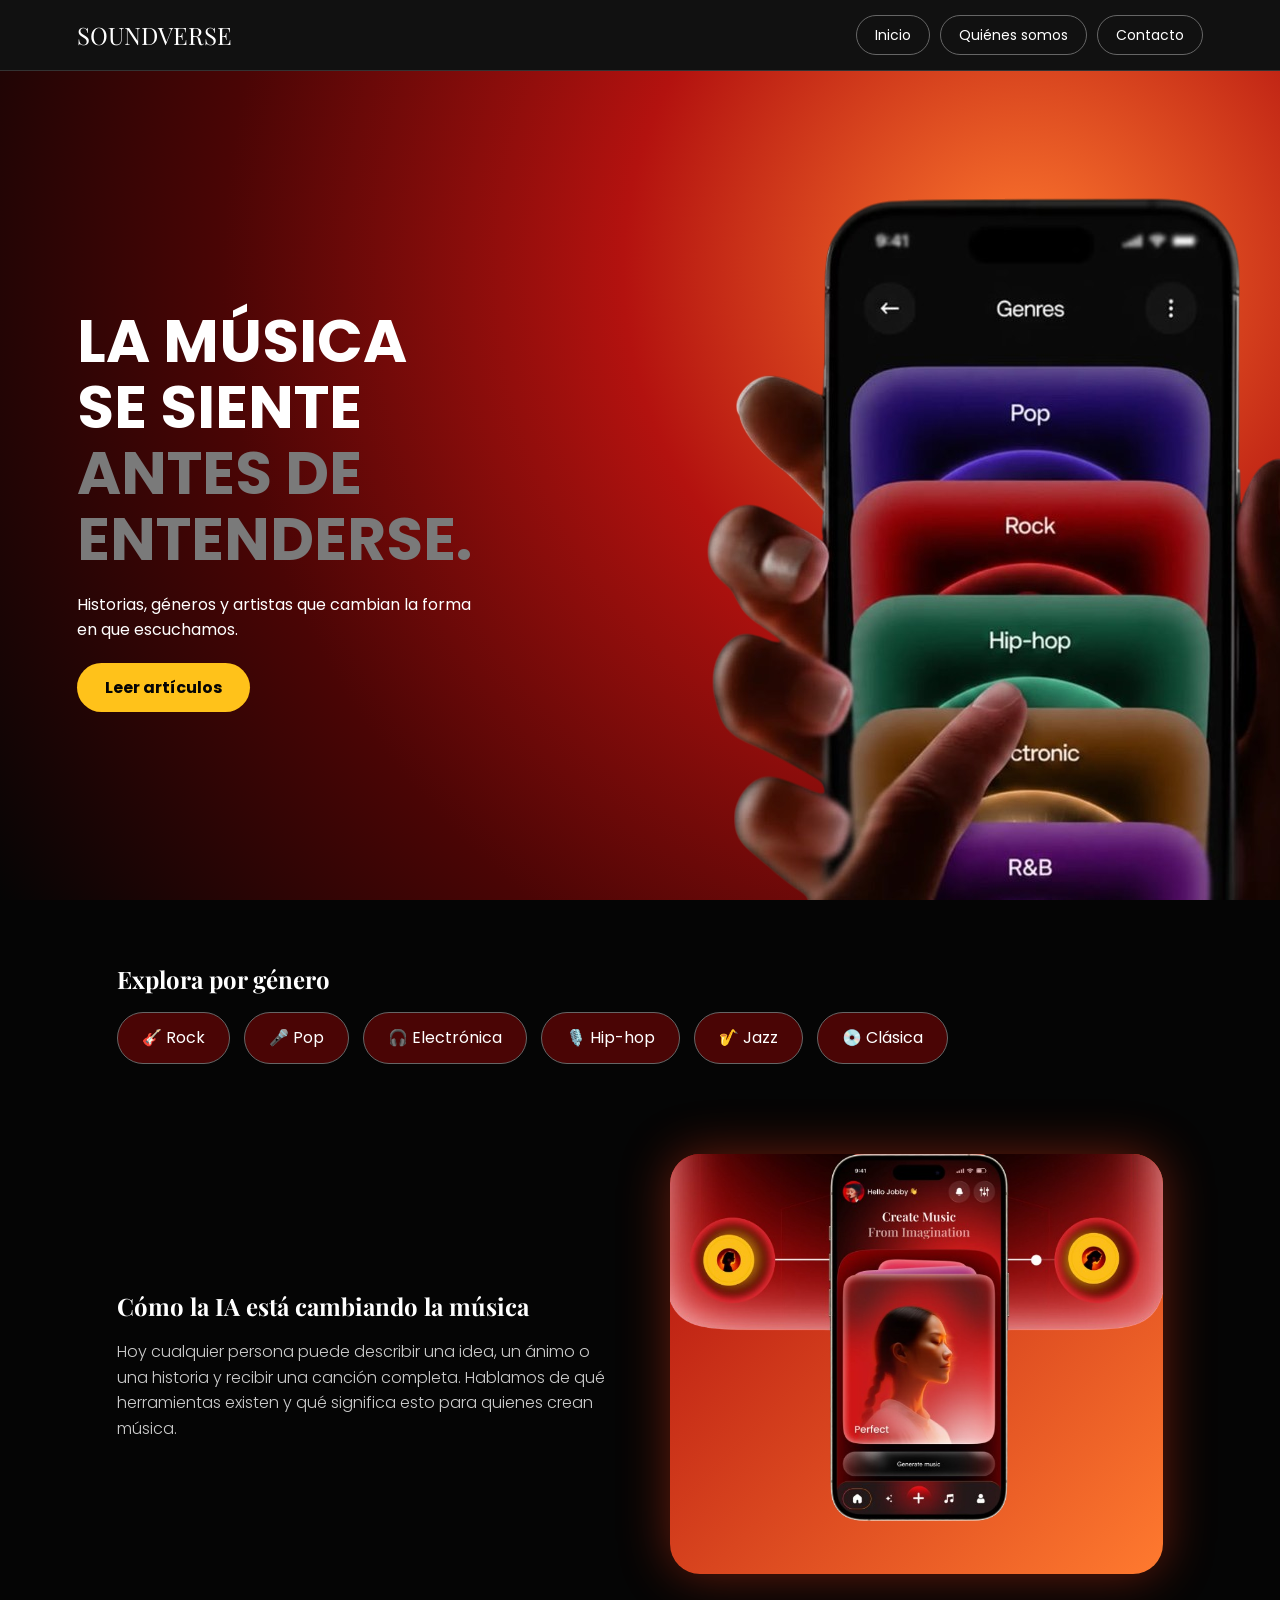
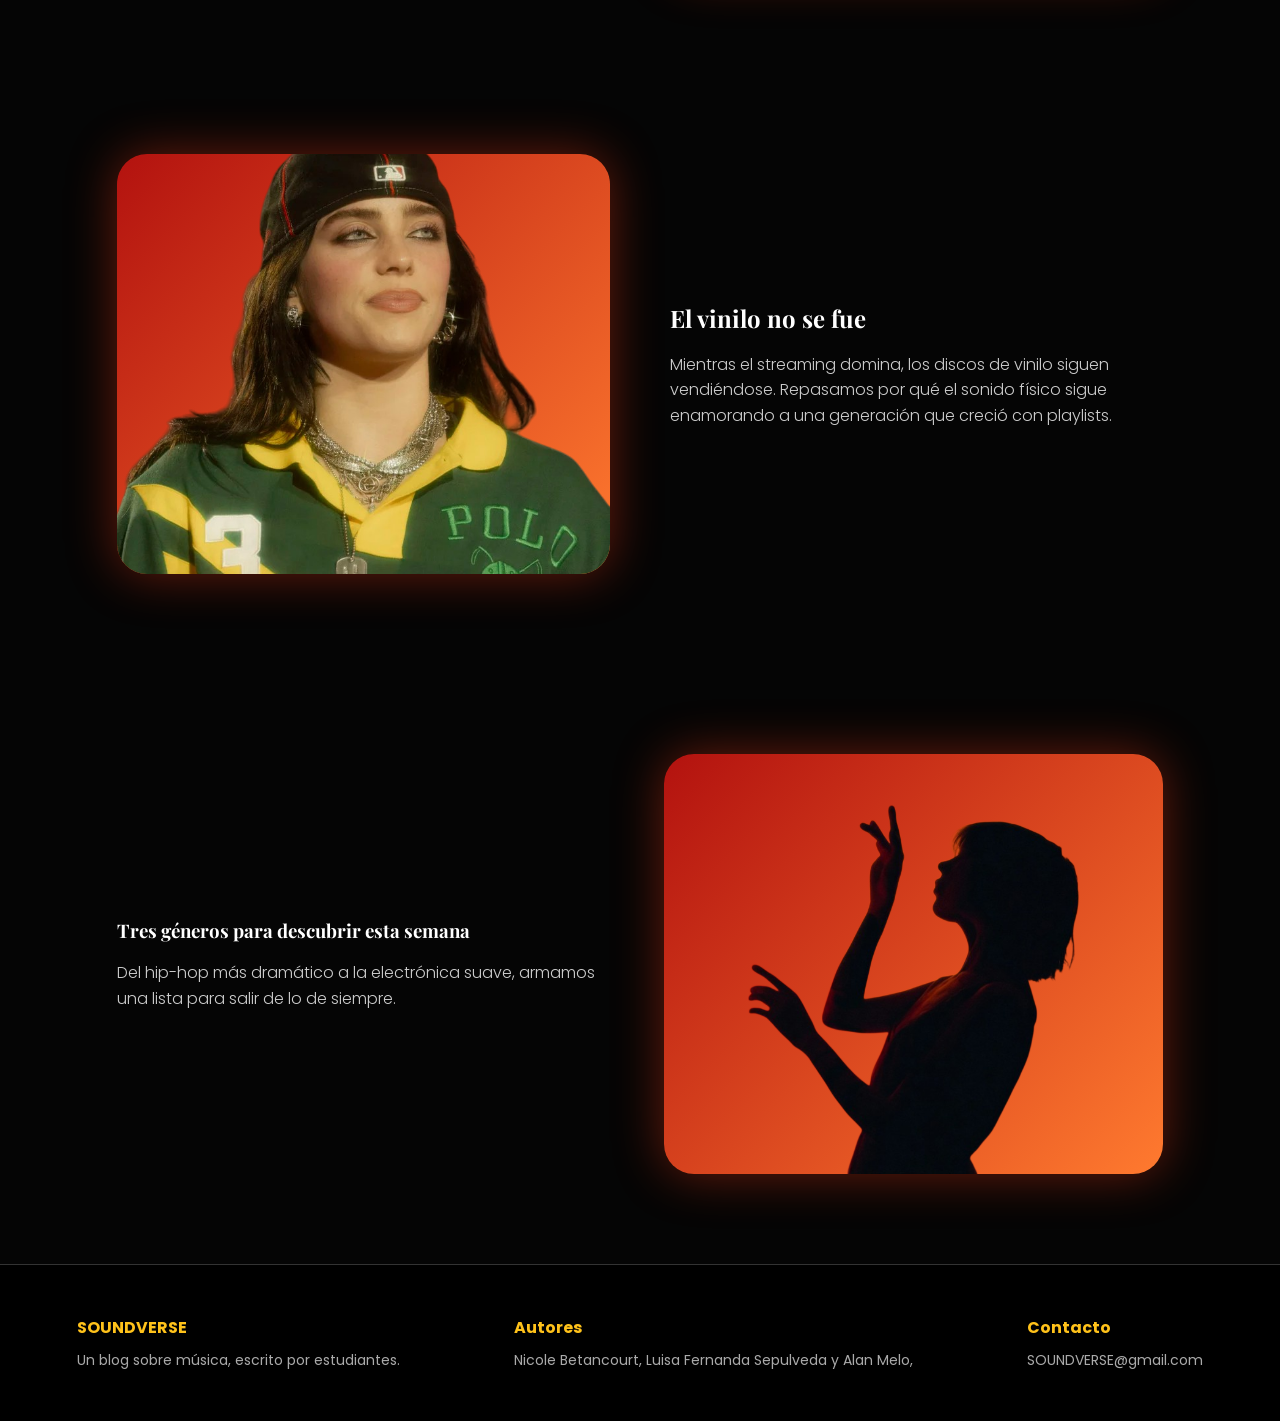
==== index.html @ 78f184ec "blog soundverce" ====
<!DOCTYPE html>
<html lang="es"><head><title>Resonar | Blog de música</title>
<meta charset="UTF-8"><meta name="viewport" content="width=device-width, initial-scale=1">
<title>SOUNDVERSE</title>
<link href="https://fonts.googleapis.com/css2?family=Playfair+Display:ital,wght@0,600;1,500&family=Poppins:wght@300;400;600&display=swap" rel="stylesheet">
<link rel="stylesheet" href="css/styles.css"></head>

<body>
<header class="nav">
  <a class="logo" href="index.html">SOUNDVERSE</a>
  <button class="burger" id="burger" aria-label="Abrir menú">☰</button>
  <nav id="menu">
    <a href="index.html">Inicio</a>
    <a href="nosotros.html">Quiénes somos</a>
    <a href="contacto.html">Contacto</a>
  </nav>
</header>
<main>
  <section class="hero">
  <div class="hero-texto">
    <h1>La música se siente<br><span class="gris">antes de entenderse.</span></h1>
    <p>Historias, géneros y artistas que cambian la forma en que escuchamos.</p>
    <a class="btn" href="#articulos">Leer artículos</a>
  </div>
  <img src="img/primer.png" alt="Persona escuchando música">
</section>
  <section class="generos">
    <h2>Explora por género</h2>
    <div class="lista-generos">
      <a class="genero" href="#articulos">🎸 Rock</a>
      <a class="genero" href="#articulos">🎤 Pop</a>
      <a class="genero" href="#articulos">🎧 Electrónica</a>
      <a class="genero" href="#articulos">🎙️ Hip-hop</a>
      <a class="genero" href="#articulos">🎷 Jazz</a>
      <a class="genero" href="#articulos">💿 Clásica</a>
    </div>
  </section>
  <section class="fila" id="articulos">
    <div class="texto">
      <h2>Cómo la IA está cambiando la música</h2>
      <p>Hoy cualquier persona puede describir una idea, un ánimo o una historia y recibir una canción completa. Hablamos de qué herramientas existen y qué significa esto para quienes crean música.</p>
    </div>
    <img src="img/imagen2.png" alt="Persona usando una app de música con IA">
  </section>

  <section class="fila invertida">
    <div class="texto">
      <h2>El vinilo no se fue</h2>
      <p>Mientras el streaming domina, los discos de vinilo siguen vendiéndose. Repasamos por qué el sonido físico sigue enamorando a una generación que creció con playlists.</p>
    </div>
    <img src="img/billie.png " alt="Disco de vinilo girando">
  </section>

  <section class="fila">
    <div class="texto">
      <h3>Tres géneros para descubrir esta semana</h3>
      <p>Del hip-hop más dramático a la electrónica suave, armamos una lista para salir de lo de siempre.</p>
    </div>
    <img src="img/imagen4.png" alt="Auriculares sobre fondo rojo">
  </section>
</main>
<footer class="footer">
  <div>
    <h4>SOUNDVERSE</h4>
    <p>Un blog sobre música, escrito por estudiantes.</p>
  </div>
  <div>
    <h4>Autores</h4>
    <p>Nicole Betancourt, Luisa Fernanda Sepulveda y Alan Melo, </p>
  </div>
  <div>
    <h4>Contacto</h4>
    <p>SOUNDVERSE@gmail.com</p>
  </div>
</footer>
<button id="btnArriba">↑</button>
<script src="js/main.js"></script>
</body></html>
---- css/styles.css ----
/* colores del sitio */
:root {
  --negro: #050505;
  --rojo: #b3120f;
  --rojo-oscuro: #4a0505;
  --naranja: #ff7a2f;
  --amarillo: #ffc21a;
  --gris: #7a7a7a;
}

/*estilos generales para la pagina */
* {
  box-sizing: border-box;
  margin: 0;
  padding: 0;
}

body {
  font-family: 'Poppins', sans-serif;
  background-color: var(--negro);
  color: white;
  line-height: 1.6;
}

img {
  max-width: 100%;
}

a {
  color: white;
  text-decoration: none;
}

/* estilo para la navbar  */
.nav {
  position: fixed;
  top: 0;
  left: 0;
  width: 100%;
  z-index: 10;
  display: flex;
  justify-content: space-between;
  align-items: center;
  padding: 15px 6%;
  background-color: #111;
  border-bottom: 1px solid #333;
}

.logo {
  font-family: 'Playfair Display', serif;
  font-size: 24px;
}

.nav nav {
  display: flex;
  gap: 10px;
}

.nav nav a {
  padding: 8px 18px;
  border: 1px solid #666;
  border-radius: 50px;
  font-size: 14px;
}

.nav nav a:hover,
.nav nav a.activo {
  background-color: white;
  color: var(--negro);
}

.burger {
  display: none;
  background: none;
  border: 1px solid white;
  color: white;
  padding: 4px 12px;
  font-size: 20px;
  cursor: pointer;
}

/* el hero */
.hero {
  min-height: 100vh;
  display: flex;
  flex-direction: row;
  justify-content: space-between;
  align-items: center;
  gap: 20px;
  padding: 120px 6% 0;
  background: radial-gradient(circle at 80% 30%, var(--naranja), var(--rojo), var(--rojo-oscuro), var(--negro));
}


.hero-texto {
  display: flex;
  flex-direction: column;
  gap: 20px;
  width: 45%;
}

.hero img {
  width: 95%;
  height: auto;
  align-self: flex-end;
  display: block;
}
.hero.corto {
  height: 60vh;
  min-height: 0;
  overflow: hidden;
}

.hero h1 {
  font-size: 60px;
  line-height: 1.1;
  text-transform: uppercase;
}

.gris {
  color: var(--gris);
}

.hero p {
  max-width: 480px;
}

/* botones estilos */
.btn {
  display: inline-block;
  width: fit-content;
  padding: 12px 28px;
  border: none;
  border-radius: 50px;
  background-color: var(--amarillo);
  color: var(--negro);
  font-family: inherit;
  font-size: 16px;
  font-weight: bold;
  cursor: pointer;
}

.btn:hover {
  background-color: var(--naranja);
}

/* seciones con texto a un lado e imagen */
.fila {
  display: flex;
  align-items: center;
  gap: 60px;
  max-width: 1200px;
  margin: auto;
  padding: 90px 6%;
}

.fila.invertida {
  flex-direction: row-reverse;
}

.fila .texto {
  width: 50%;
}

.fila img {
  width: 50%;
  max-height: 420px;
  object-fit: cover;
  border-radius: 30px;
  background: linear-gradient(135deg, var(--rojo), var(--naranja));
  box-shadow: 0 0 50px rgba(255, 60, 20, 0.4);
}



h2,
h3 {
  font-family: 'Playfair Display', serif;
  margin-bottom: 14px;
}

.fila p {
  color: #cccccc;
  font-weight: 300;
}

/* la pagina de contacto */
.contacto {
  display: flex;
  gap: 30px;
  max-width: 1100px;
  margin: auto;
  padding: 60px 6% 90px;
}

.tarjeta {
  flex: 1;
  padding: 30px;
  border: 1px solid #444;
  border-radius: 30px;
  background-color: var(--rojo-oscuro);
}

.tarjeta h3:first-child {
  margin-top: 0;
}

.tarjeta label {
  display: block;
  margin-bottom: 16px;
  font-size: 14px;
}

.tarjeta input,
.tarjeta textarea {
  width: 100%;
  margin-top: 6px;
  padding: 10px;
  border: 1px solid #888;
  border-radius: 12px;
  background-color: black;
  color: white;
  font-family: inherit;
}

/* el footer */
.footer {
  display: flex;
  justify-content: space-between;
  gap: 30px;
  padding: 50px 6%;
  background-color: black;
  border-top: 1px solid #333;
}

.footer h4 {
  margin-bottom: 8px;
  color: var(--amarillo);
}

.footer p {
  color: #aaaaaa;
  font-size: 14px;
}

/* seccion de generos */
.generos {
  max-width: 1200px;
  margin: auto;
  padding: 60px 6% 0;
}

.lista-generos {
  display: flex;
  flex-wrap: wrap;
  gap: 14px;
}

.genero {
  padding: 12px 24px;
  border: 1px solid #666;
  border-radius: 50px;
  background-color: var(--rojo-oscuro);
}

.genero:hover {
  background-color: var(--naranja);
  color: var(--negro);
}

.hero img.grande {
  width: 85%;
  flex-shrink: 0;
  margin-bottom: -230px;
}

#btnArriba {
  display: none;
  position: fixed;
  bottom: 24px;
  right: 24px;
  width: 46px;
  height: 46px;
  border: none;
  border-radius: 50%;
  background-color: var(--amarillo);
  color: var(--negro);
  font-size: 20px;
  cursor: pointer;
}
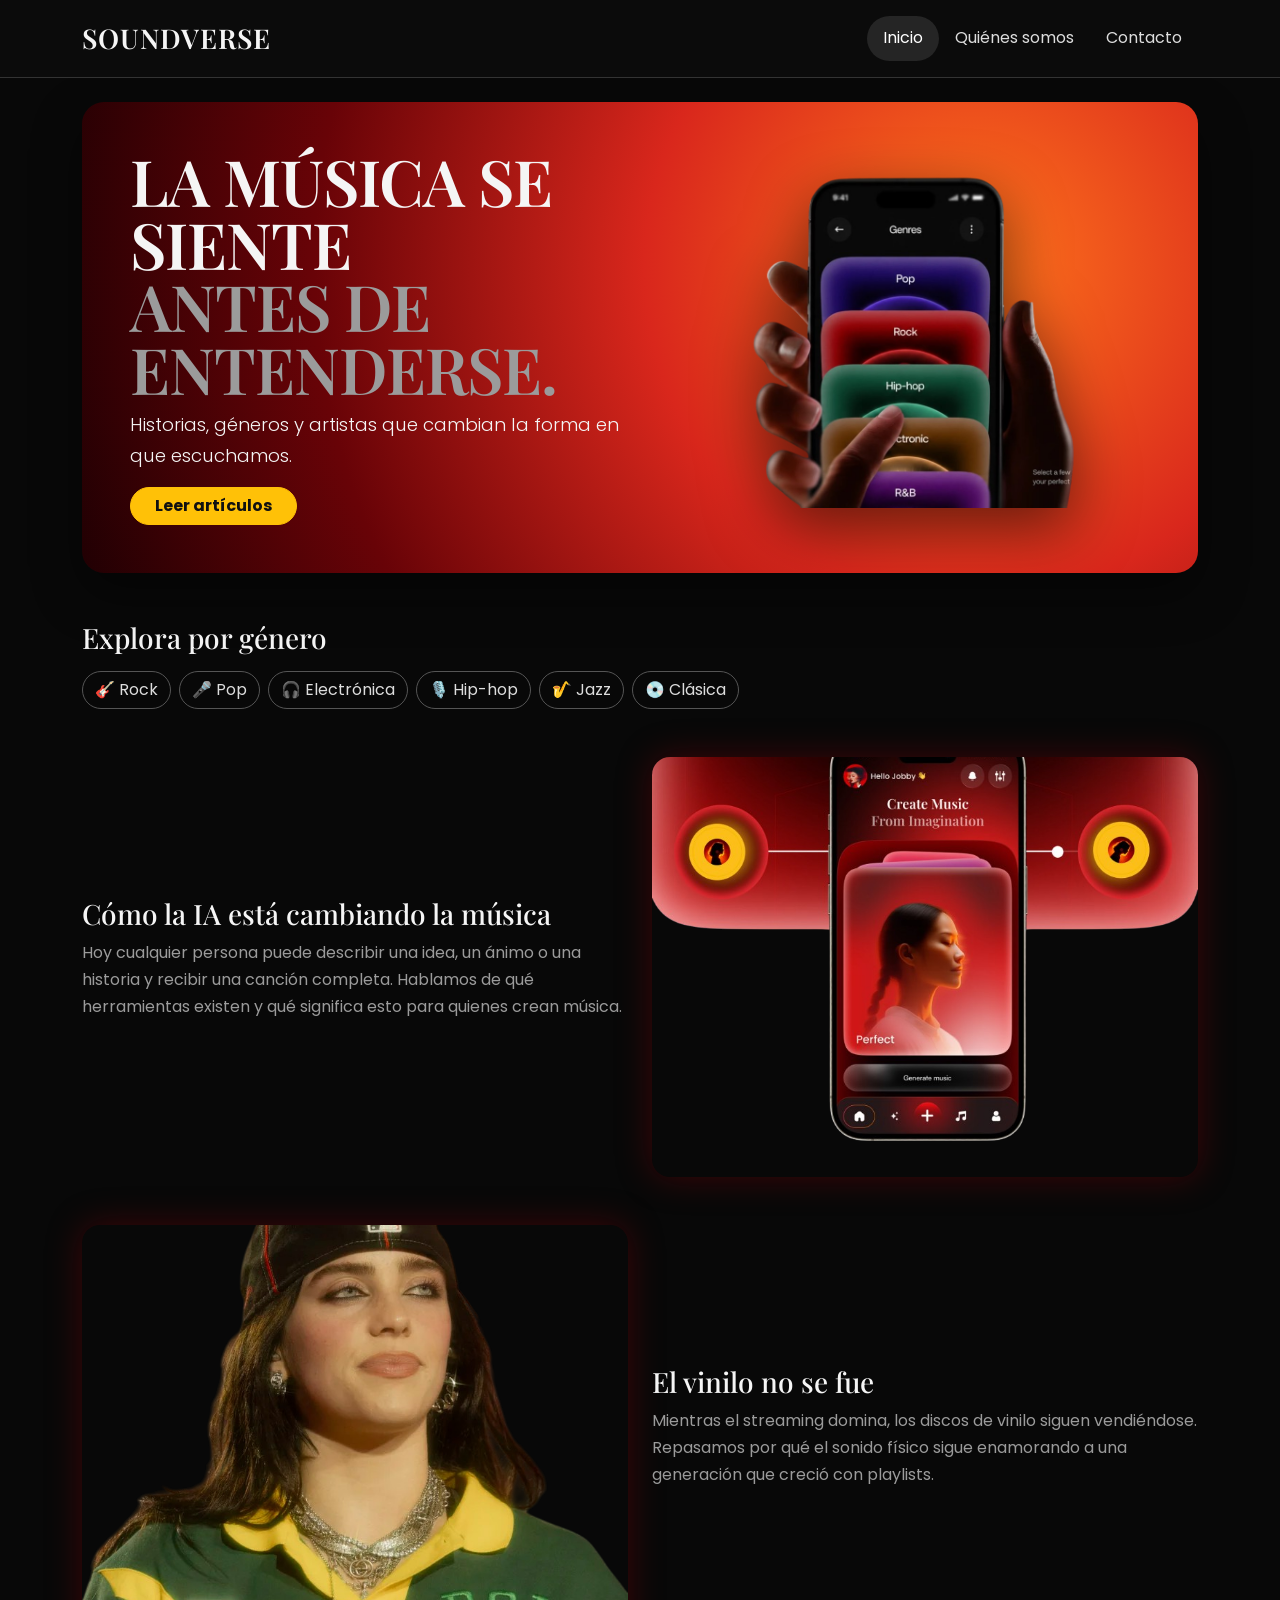
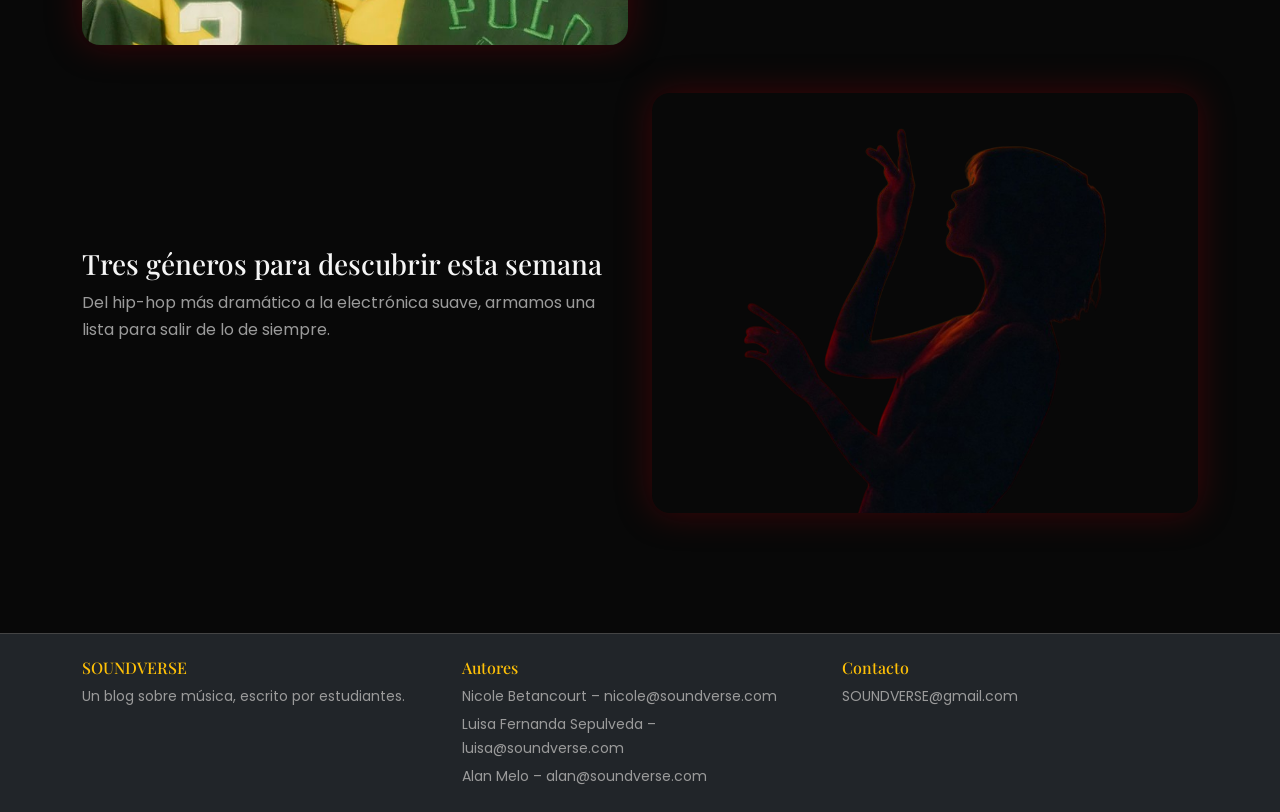
==== commit 966dd6a3: "feat: integra Bootstrap y mejora estilos visuales" ====
--- a/index.html
+++ b/index.html
@@ -1,78 +1,252 @@
 <!DOCTYPE html>
-<html lang="es"><head><title>Resonar | Blog de música</title>
-<meta charset="UTF-8"><meta name="viewport" content="width=device-width, initial-scale=1">
-<title>SOUNDVERSE</title>
-<link href="https://fonts.googleapis.com/css2?family=Playfair+Display:ital,wght@0,600;1,500&family=Poppins:wght@300;400;600&display=swap" rel="stylesheet">
-<link rel="stylesheet" href="css/styles.css"></head>
+<html lang="es" data-bs-theme="dark">
+<head>
+  <meta charset="UTF-8">
+  <meta name="viewport" content="width=device-width, initial-scale=1">
+  <title>SOUNDVERSE</title>
+
+  <!-- Bootstrap CSS (CDN) -->
+  <link href="https://cdn.jsdelivr.net/npm/bootstrap@5.3.3/dist/css/bootstrap.min.css" rel="stylesheet">
+  <!-- Fuentes -->
+  <link href="https://fonts.googleapis.com/css2?family=Playfair+Display:ital,wght@0,600;1,500&family=Poppins:wght@300;400;600&display=swap" rel="stylesheet">
+  <!-- Único archivo CSS propio -->
+  <link rel="stylesheet" href="css/styles.css">
+</head>
 
 <body>
-<header class="nav">
-  <a class="logo" href="index.html">SOUNDVERSE</a>
-  <button class="burger" id="burger" aria-label="Abrir menú">☰</button>
-  <nav id="menu">
-    <a href="index.html">Inicio</a>
-    <a href="nosotros.html">Quiénes somos</a>
-    <a href="contacto.html">Contacto</a>
+
+  <!-- NAVBAR -->
+  <nav class="navbar navbar-expand-lg bg-dark sticky-top">
+    <div class="container">
+      <a class="navbar-brand fs-4" href="index.html">SOUNDVERSE</a>
+      <button class="navbar-toggler" type="button" data-bs-toggle="collapse"
+              data-bs-target="#menu" aria-controls="menu" aria-expanded="false"
+              aria-label="Abrir menú">
+        <span class="navbar-toggler-icon"></span>
+      </button>
+      <div class="collapse navbar-collapse" id="menu">
+        <ul class="navbar-nav ms-auto">
+          <li class="nav-item"><a class="nav-link active" aria-current="page" href="index.html">Inicio</a></li>
+          <li class="nav-item"><a class="nav-link" href="nosotros.html">Quiénes somos</a></li>
+          <li class="nav-item"><a class="nav-link" href="contacto.html">Contacto</a></li>
+        </ul>
+      </div>
+    </div>
   </nav>
-</header>
-<main>
-  <section class="hero">
-  <div class="hero-texto">
-    <h1>La música se siente<br><span class="gris">antes de entenderse.</span></h1>
-    <p>Historias, géneros y artistas que cambian la forma en que escuchamos.</p>
-    <a class="btn" href="#articulos">Leer artículos</a>
+
+  <!-- CONTENIDO: columna izquierda | principal | columna derecha -->
+    <div class="container py-4">
+
+  <!-- Contenido principal -->
+  <main>
+
+    <!-- HERO -->
+    <section class="hero p-4 p-md-5 mb-5">
+
+      <div class="row align-items-center g-4">
+
+        <div class="col-lg-6">
+
+          <h1 class="display-5 fw-semibold">
+            La música se siente
+            <br>
+            <span class="text-secondary">
+              antes de entenderse.
+            </span>
+          </h1>
+
+          <p class="lead">
+            Historias, géneros y artistas que cambian
+            la forma en que escuchamos.
+          </p>
+
+          <a
+            class="btn btn-warning rounded-pill px-4 fw-bold"
+            href="#articulos">
+            Leer artículos
+          </a>
+
+        </div>
+
+        <div class="col-lg-6 text-center">
+
+          <img
+            src="img/primer.png"
+            class="img-fluid"
+            alt="Persona escuchando música">
+
+        </div>
+
+      </div>
+
+    </section>
+
+
+    <!-- GÉNEROS -->
+    <section class="mb-5">
+
+      <h2 class="h3 mb-3">
+        Explora por género
+      </h2>
+
+      <div class="d-flex flex-wrap gap-2">
+
+        <a class="btn btn-outline-light rounded-pill"
+           href="#articulos">
+          🎸 Rock
+        </a>
+
+        <a class="btn btn-outline-light rounded-pill"
+           href="#articulos">
+          🎤 Pop
+        </a>
+
+        <a class="btn btn-outline-light rounded-pill"
+           href="#articulos">
+          🎧 Electrónica
+        </a>
+
+        <a class="btn btn-outline-light rounded-pill"
+           href="#articulos">
+          🎙️ Hip-hop
+        </a>
+
+        <a class="btn btn-outline-light rounded-pill"
+           href="#articulos">
+          🎷 Jazz
+        </a>
+
+        <a class="btn btn-outline-light rounded-pill"
+           href="#articulos">
+          💿 Clásica
+        </a>
+
+      </div>
+
+    </section>
+
+
+    <!-- ARTÍCULO 1 -->
+    <section
+      class="row align-items-center g-4 mb-5"
+      id="articulos">
+
+      <div class="col-md-6">
+
+        <h2 class="h3">
+          Cómo la IA está cambiando la música
+        </h2>
+
+        <p class="text-secondary">
+          Hoy cualquier persona puede describir una idea,
+          un ánimo o una historia y recibir una canción
+          completa. Hablamos de qué herramientas existen
+          y qué significa esto para quienes crean música.
+        </p>
+
+      </div>
+
+      <div class="col-md-6">
+
+        <img
+          src="img/imagen2.png"
+          class="img-fluid img-brillo"
+          alt="Persona usando una app de música con IA">
+
+      </div>
+
+    </section>
+
+
+    <!-- ARTÍCULO 2 -->
+    <section class="row align-items-center g-4 mb-5">
+
+      <div class="col-md-6 order-md-2">
+
+        <h2 class="h3">
+          El vinilo no se fue
+        </h2>
+
+        <p class="text-secondary">
+          Mientras el streaming domina, los discos de
+          vinilo siguen vendiéndose. Repasamos por qué
+          el sonido físico sigue enamorando a una generación
+          que creció con playlists.
+        </p>
+
+      </div>
+
+      <div class="col-md-6 order-md-1">
+
+        <img
+          src="img/billie.png"
+          class="img-fluid img-brillo"
+          alt="Disco de vinilo girando">
+
+      </div>
+
+    </section>
+
+
+    <!-- ARTÍCULO 3 -->
+    <section class="row align-items-center g-4 mb-5">
+
+      <div class="col-md-6">
+
+        <h2 class="h3">
+          Tres géneros para descubrir esta semana
+        </h2>
+
+        <p class="text-secondary">
+          Del hip-hop más dramático a la electrónica
+          suave, armamos una lista para salir de lo
+          de siempre.
+        </p>
+
+      </div>
+
+      <div class="col-md-6">
+
+        <img
+          src="img/imagen4.png"
+          class="img-fluid img-brillo"
+          alt="Auriculares sobre fondo rojo">
+
+      </div>
+
+    </section>
+
+  </main>
+
+</div>
   </div>
-  <img src="img/primer.png" alt="Persona escuchando música">
-</section>
-  <section class="generos">
-    <h2>Explora por género</h2>
-    <div class="lista-generos">
-      <a class="genero" href="#articulos">🎸 Rock</a>
-      <a class="genero" href="#articulos">🎤 Pop</a>
-      <a class="genero" href="#articulos">🎧 Electrónica</a>
-      <a class="genero" href="#articulos">🎙️ Hip-hop</a>
-      <a class="genero" href="#articulos">🎷 Jazz</a>
-      <a class="genero" href="#articulos">💿 Clásica</a>
+
+  <!-- FOOTER -->
+  <footer class="bg-dark border-top border-secondary py-4 mt-5">
+    <div class="container">
+      <div class="row g-4">
+        <div class="col-md-4">
+          <h4 class="h6 text-warning">SOUNDVERSE</h4>
+          <p class="mb-0 text-secondary small">Un blog sobre música, escrito por estudiantes.</p>
+        </div>
+        <div class="col-md-4">
+          <h4 class="h6 text-warning">Autores</h4>
+          <p class="mb-1 text-secondary small">Nicole Betancourt – nicole@soundverse.com</p>
+          <p class="mb-1 text-secondary small">Luisa Fernanda Sepulveda – luisa@soundverse.com</p>
+          <p class="mb-0 text-secondary small">Alan Melo – alan@soundverse.com</p>
+        </div>
+        <div class="col-md-4">
+          <h4 class="h6 text-warning">Contacto</h4>
+          <p class="mb-0 text-secondary small">SOUNDVERSE@gmail.com</p>
+        </div>
+      </div>
     </div>
-  </section>
-  <section class="fila" id="articulos">
-    <div class="texto">
-      <h2>Cómo la IA está cambiando la música</h2>
-      <p>Hoy cualquier persona puede describir una idea, un ánimo o una historia y recibir una canción completa. Hablamos de qué herramientas existen y qué significa esto para quienes crean música.</p>
-    </div>
-    <img src="img/imagen2.png" alt="Persona usando una app de música con IA">
-  </section>
-
-  <section class="fila invertida">
-    <div class="texto">
-      <h2>El vinilo no se fue</h2>
-      <p>Mientras el streaming domina, los discos de vinilo siguen vendiéndose. Repasamos por qué el sonido físico sigue enamorando a una generación que creció con playlists.</p>
-    </div>
-    <img src="img/billie.png " alt="Disco de vinilo girando">
-  </section>
-
-  <section class="fila">
-    <div class="texto">
-      <h3>Tres géneros para descubrir esta semana</h3>
-      <p>Del hip-hop más dramático a la electrónica suave, armamos una lista para salir de lo de siempre.</p>
-    </div>
-    <img src="img/imagen4.png" alt="Auriculares sobre fondo rojo">
-  </section>
-</main>
-<footer class="footer">
-  <div>
-    <h4>SOUNDVERSE</h4>
-    <p>Un blog sobre música, escrito por estudiantes.</p>
-  </div>
-  <div>
-    <h4>Autores</h4>
-    <p>Nicole Betancourt, Luisa Fernanda Sepulveda y Alan Melo, </p>
-  </div>
-  <div>
-    <h4>Contacto</h4>
-    <p>SOUNDVERSE@gmail.com</p>
-  </div>
-</footer>
-<button id="btnArriba">↑</button>
-<script src="js/main.js"></script>
-</body></html>
+  </footer>
+
+  <button id="btnArriba">↑</button>
+
+  <!-- Bootstrap JS (CDN), justo antes de cerrar el body -->
+  <script src="https://cdn.jsdelivr.net/npm/bootstrap@5.3.3/dist/js/bootstrap.bundle.min.js"></script>
+  <script src="js/main.js"></script>
+</body>
+</html>
--- a/css/styles.css
+++ b/css/styles.css
@@ -1,290 +1,422 @@
-/* colores del sitio */
+
 :root {
-  --negro: #050505;
-  --rojo: #b3120f;
-  --rojo-oscuro: #4a0505;
-  --naranja: #ff7a2f;
-  --amarillo: #ffc21a;
-  --gris: #7a7a7a;
-}
-
-/*estilos generales para la pagina */
-* {
-  box-sizing: border-box;
-  margin: 0;
-  padding: 0;
-}
+  --sv-bg: #080808;
+  --sv-bg-secondary: #151515;
+  --sv-red: #7d0508;
+  --sv-red-dark: #350003;
+  --sv-orange: #ff6b1a;
+  --sv-yellow: #ffc107;
+  --sv-white: #f5f5f5;
+  --sv-gray: #9b9b9b;
+  --sv-border: #555;
+}
+
+/* -------------------------
+   GENERAL
+------------------------- */
 
 body {
-  font-family: 'Poppins', sans-serif;
-  background-color: var(--negro);
-  color: white;
-  line-height: 1.6;
-}
-
-img {
-  max-width: 100%;
-}
-
-a {
-  color: white;
-  text-decoration: none;
-}
-
-/* estilo para la navbar  */
-.nav {
-  position: fixed;
-  top: 0;
-  left: 0;
+  background-color: var(--sv-bg);
+  color: var(--sv-white);
+
+  font-family: "Poppins", sans-serif;
+
+  min-height: 100vh;
+}
+
+h1,
+h2,
+h3,
+h4,
+h5,
+h6,
+.navbar-brand {
+  font-family: "Playfair Display", serif;
+}
+
+p {
+  line-height: 1.7;
+}
+
+.text-secondary {
+  color: var(--sv-gray) !important;
+}
+
+/* -------------------------
+   NAVBAR
+------------------------- */
+
+.navbar {
+  background-color: #0b0b0b !important;
+  border-bottom: 1px solid #333;
+
+  min-height: 78px;
+}
+
+.navbar-brand {
+  color: var(--sv-white) !important;
+  font-size: 1.7rem !important;
+  font-weight: 600;
+
+  letter-spacing: 1px;
+}
+
+.nav-link {
+  color: #ddd !important;
+
+  padding: 0.65rem 1rem !important;
+
+  border-radius: 30px;
+
+  transition:
+    background-color 0.25s ease,
+    color 0.25s ease;
+}
+
+.nav-link:hover,
+.nav-link.active {
+  color: white !important;
+  background-color: #252525;
+}
+
+/* Botón del menú en móviles */
+
+.navbar-toggler {
+  border-color: #555;
+}
+
+.navbar-toggler:focus {
+  box-shadow: 0 0 0 0.15rem rgba(255, 193, 7, 0.25);
+}
+
+/* -------------------------
+   CONTENEDOR PRINCIPAL
+------------------------- */
+
+main {
   width: 100%;
-  z-index: 10;
-  display: flex;
-  justify-content: space-between;
-  align-items: center;
-  padding: 15px 6%;
-  background-color: #111;
-  border-bottom: 1px solid #333;
-}
-
-.logo {
-  font-family: 'Playfair Display', serif;
-  font-size: 24px;
-}
-
-.nav nav {
-  display: flex;
-  gap: 10px;
-}
-
-.nav nav a {
-  padding: 8px 18px;
-  border: 1px solid #666;
-  border-radius: 50px;
-  font-size: 14px;
-}
-
-.nav nav a:hover,
-.nav nav a.activo {
-  background-color: white;
-  color: var(--negro);
-}
-
-.burger {
-  display: none;
-  background: none;
-  border: 1px solid white;
-  color: white;
-  padding: 4px 12px;
-  font-size: 20px;
-  cursor: pointer;
-}
-
-/* el hero */
+}
+
+/* -------------------------
+   HERO
+------------------------- */
+
 .hero {
-  min-height: 100vh;
-  display: flex;
-  flex-direction: row;
-  justify-content: space-between;
-  align-items: center;
-  gap: 20px;
-  padding: 120px 6% 0;
-  background: radial-gradient(circle at 80% 30%, var(--naranja), var(--rojo), var(--rojo-oscuro), var(--negro));
-}
-
-
-.hero-texto {
-  display: flex;
-  flex-direction: column;
-  gap: 20px;
-  width: 45%;
-}
-
-.hero img {
-  width: 95%;
-  height: auto;
-  align-self: flex-end;
-  display: block;
-}
-.hero.corto {
-  height: 60vh;
-  min-height: 0;
+  position: relative;
+
   overflow: hidden;
-}
-
-.hero h1 {
-  font-size: 60px;
-  line-height: 1.1;
-  text-transform: uppercase;
-}
-
-.gris {
-  color: var(--gris);
-}
-
-.hero p {
-  max-width: 480px;
-}
-
-/* botones estilos */
-.btn {
-  display: inline-block;
-  width: fit-content;
-  padding: 12px 28px;
-  border: none;
-  border-radius: 50px;
-  background-color: var(--amarillo);
-  color: var(--negro);
-  font-family: inherit;
-  font-size: 16px;
-  font-weight: bold;
-  cursor: pointer;
-}
-
-.btn:hover {
-  background-color: var(--naranja);
-}
-
-/* seciones con texto a un lado e imagen */
-.fila {
+
+  min-height: 390px;
+
   display: flex;
   align-items: center;
-  gap: 60px;
-  max-width: 1200px;
-  margin: auto;
-  padding: 90px 6%;
-}
-
-.fila.invertida {
-  flex-direction: row-reverse;
-}
-
-.fila .texto {
-  width: 50%;
-}
-
-.fila img {
-  width: 50%;
+
+  background:
+    radial-gradient(
+      circle at 80% 35%,
+      #ff751c 0%,
+      #d9271c 35%,
+      #680307 70%,
+      #210003 100%
+    );
+
+  border-radius: 22px !important;
+
+  box-shadow:
+    0 20px 50px rgba(0, 0, 0, 0.45);
+}
+
+.hero h1 {
+  text-transform: uppercase;
+
+  font-size: clamp(2.5rem, 5vw, 4.8rem);
+
+  line-height: 0.98;
+
+  letter-spacing: -1px;
+}
+
+.hero p {
+  max-width: 650px;
+
+  font-size: 1.15rem;
+}
+
+/* Imagen del hero */
+
+.hero img {
+  width: 100%;
+  height: 100%;
+  max-height: 360px;
+
+  object-fit: contain;
+
+  filter: drop-shadow(
+    0 20px 30px rgba(0, 0, 0, 0.55)
+  );
+
+  position: relative;
+  z-index: 1;
+}
+Y agrega esto debajo:
+
+.hero .col-lg-6:last-child {
+  display: flex;
+  align-items: center;
+  justify-content: center;
+
+  min-height: 300px;
+}
+
+/* -------------------------
+   BOTONES
+------------------------- */
+
+.btn-warning {
+  background-color: var(--sv-yellow);
+  border-color: var(--sv-yellow);
+
+  color: #111;
+
+  font-weight: 600;
+}
+
+.btn-warning:hover {
+  background-color: #ffcf35;
+  border-color: #ffcf35;
+
+  color: #111;
+
+  transform: translateY(-2px);
+}
+
+.btn {
+  transition:
+    transform 0.2s ease,
+    background-color 0.2s ease;
+}
+
+/* -------------------------
+   GÉNEROS
+------------------------- */
+
+.btn-outline-light {
+  border-color: #555;
+  color: #ddd;
+}
+
+.btn-outline-light:hover {
+  background-color: var(--sv-red);
+  border-color: var(--sv-red);
+
+  color: white;
+}
+
+/* -------------------------
+   ARTÍCULOS
+------------------------- */
+
+.img-brillo {
+  width: 100%;
+
   max-height: 420px;
+
   object-fit: cover;
-  border-radius: 30px;
-  background: linear-gradient(135deg, var(--rojo), var(--naranja));
-  box-shadow: 0 0 50px rgba(255, 60, 20, 0.4);
-}
-
-
-
-h2,
-h3 {
-  font-family: 'Playfair Display', serif;
-  margin-bottom: 14px;
-}
-
-.fila p {
-  color: #cccccc;
-  font-weight: 300;
-}
-
-/* la pagina de contacto */
-.contacto {
-  display: flex;
-  gap: 30px;
-  max-width: 1100px;
-  margin: auto;
-  padding: 60px 6% 90px;
-}
-
-.tarjeta {
-  flex: 1;
-  padding: 30px;
+
+  border-radius: 18px !important;
+
+  box-shadow:
+    0 0 35px rgba(125, 5, 8, 0.45);
+
+  transition:
+    transform 0.3s ease,
+    box-shadow 0.3s ease;
+}
+
+.img-brillo:hover {
+  transform: scale(1.02);
+
+  box-shadow:
+    0 0 50px rgba(255, 80, 30, 0.35);
+}
+
+/* -------------------------
+   TARJETAS / SECCIONES
+------------------------- */
+
+.border-secondary {
+  border-color: #444 !important;
+}
+
+/* -------------------------
+   FORMULARIOS
+------------------------- */
+
+.form-control {
+  background-color: #141414;
+
+  border: 1px solid #555;
+
+  color: white;
+
+  border-radius: 10px;
+
+  padding: 0.8rem 1rem;
+}
+
+.form-control:focus {
+  background-color: #181818;
+
+  color: white;
+
+  border-color: var(--sv-orange);
+
+  box-shadow:
+    0 0 0 0.2rem rgba(255, 107, 26, 0.2);
+}
+
+.form-control::placeholder {
+  color: #888;
+}
+
+.form-label {
+  font-weight: 500;
+}
+
+/* -------------------------
+   CONTACTO
+------------------------- */
+
+.contact-card {
+  background-color: #111;
+
   border: 1px solid #444;
-  border-radius: 30px;
-  background-color: var(--rojo-oscuro);
-}
-
-.tarjeta h3:first-child {
-  margin-top: 0;
-}
-
-.tarjeta label {
-  display: block;
-  margin-bottom: 16px;
-  font-size: 14px;
-}
-
-.tarjeta input,
-.tarjeta textarea {
-  width: 100%;
-  margin-top: 6px;
-  padding: 10px;
-  border: 1px solid #888;
-  border-radius: 12px;
-  background-color: black;
-  color: white;
-  font-family: inherit;
-}
-
-/* el footer */
-.footer {
-  display: flex;
-  justify-content: space-between;
-  gap: 30px;
-  padding: 50px 6%;
-  background-color: black;
-  border-top: 1px solid #333;
-}
-
-.footer h4 {
-  margin-bottom: 8px;
-  color: var(--amarillo);
-}
-
-.footer p {
-  color: #aaaaaa;
-  font-size: 14px;
-}
-
-/* seccion de generos */
-.generos {
-  max-width: 1200px;
-  margin: auto;
-  padding: 60px 6% 0;
-}
-
-.lista-generos {
-  display: flex;
-  flex-wrap: wrap;
-  gap: 14px;
-}
-
-.genero {
-  padding: 12px 24px;
-  border: 1px solid #666;
-  border-radius: 50px;
-  background-color: var(--rojo-oscuro);
-}
-
-.genero:hover {
-  background-color: var(--naranja);
-  color: var(--negro);
-}
-
-.hero img.grande {
-  width: 85%;
-  flex-shrink: 0;
-  margin-bottom: -230px;
-}
+
+  border-radius: 20px;
+
+  padding: 2rem;
+
+  height: 100%;
+}
+
+.contact-info {
+  padding: 1rem 0;
+}
+
+.contact-info h2 {
+  margin-bottom: 0.4rem;
+}
+
+/* -------------------------
+   EQUIPO
+------------------------- */
+
+.team-card {
+  background-color: #111;
+
+  border: 1px solid #444;
+
+  border-radius: 18px;
+
+  padding: 1.5rem;
+
+  height: 100%;
+
+  transition:
+    transform 0.25s ease,
+    border-color 0.25s ease;
+}
+
+.team-card:hover {
+  transform: translateY(-5px);
+
+  border-color: var(--sv-orange);
+}
+
+/* -------------------------
+   FOOTER
+------------------------- */
+
+footer {
+  background-color: #0b0b0b !important;
+
+  border-top: 1px solid #333 !important;
+}
+
+footer h4 {
+  color: var(--sv-yellow);
+}
+
+footer p {
+  color: #888;
+}
+
+/* -------------------------
+   BOTÓN VOLVER ARRIBA
+------------------------- */
 
 #btnArriba {
   display: none;
+
   position: fixed;
+
   bottom: 24px;
   right: 24px;
-  width: 46px;
-  height: 46px;
+
+  z-index: 1030;
+
+  width: 48px;
+  height: 48px;
+
   border: none;
+
   border-radius: 50%;
-  background-color: var(--amarillo);
-  color: var(--negro);
-  font-size: 20px;
+
+  background-color: var(--sv-yellow);
+
+  color: #111;
+
+  font-size: 22px;
+
   cursor: pointer;
+
+  box-shadow:
+    0 5px 20px rgba(0, 0, 0, 0.4);
+}
+
+#btnArriba:hover {
+  background-color: #ffcf35;
+
+  transform: translateY(-3px);
+}
+
+/* -------------------------
+   RESPONSIVE
+------------------------- */
+
+@media (max-width: 767.98px) {
+
+  .navbar {
+    min-height: 68px;
+  }
+
+  .hero {
+    min-height: auto;
+
+    padding: 2rem !important;
+
+    text-align: center;
+  }
+
+  .hero h1 {
+    font-size: 2.7rem;
+  }
+
+  .hero img {
+    max-height: 260px;
+  }
+
+  .img-brillo {
+    max-height: 300px;
+  }
 }
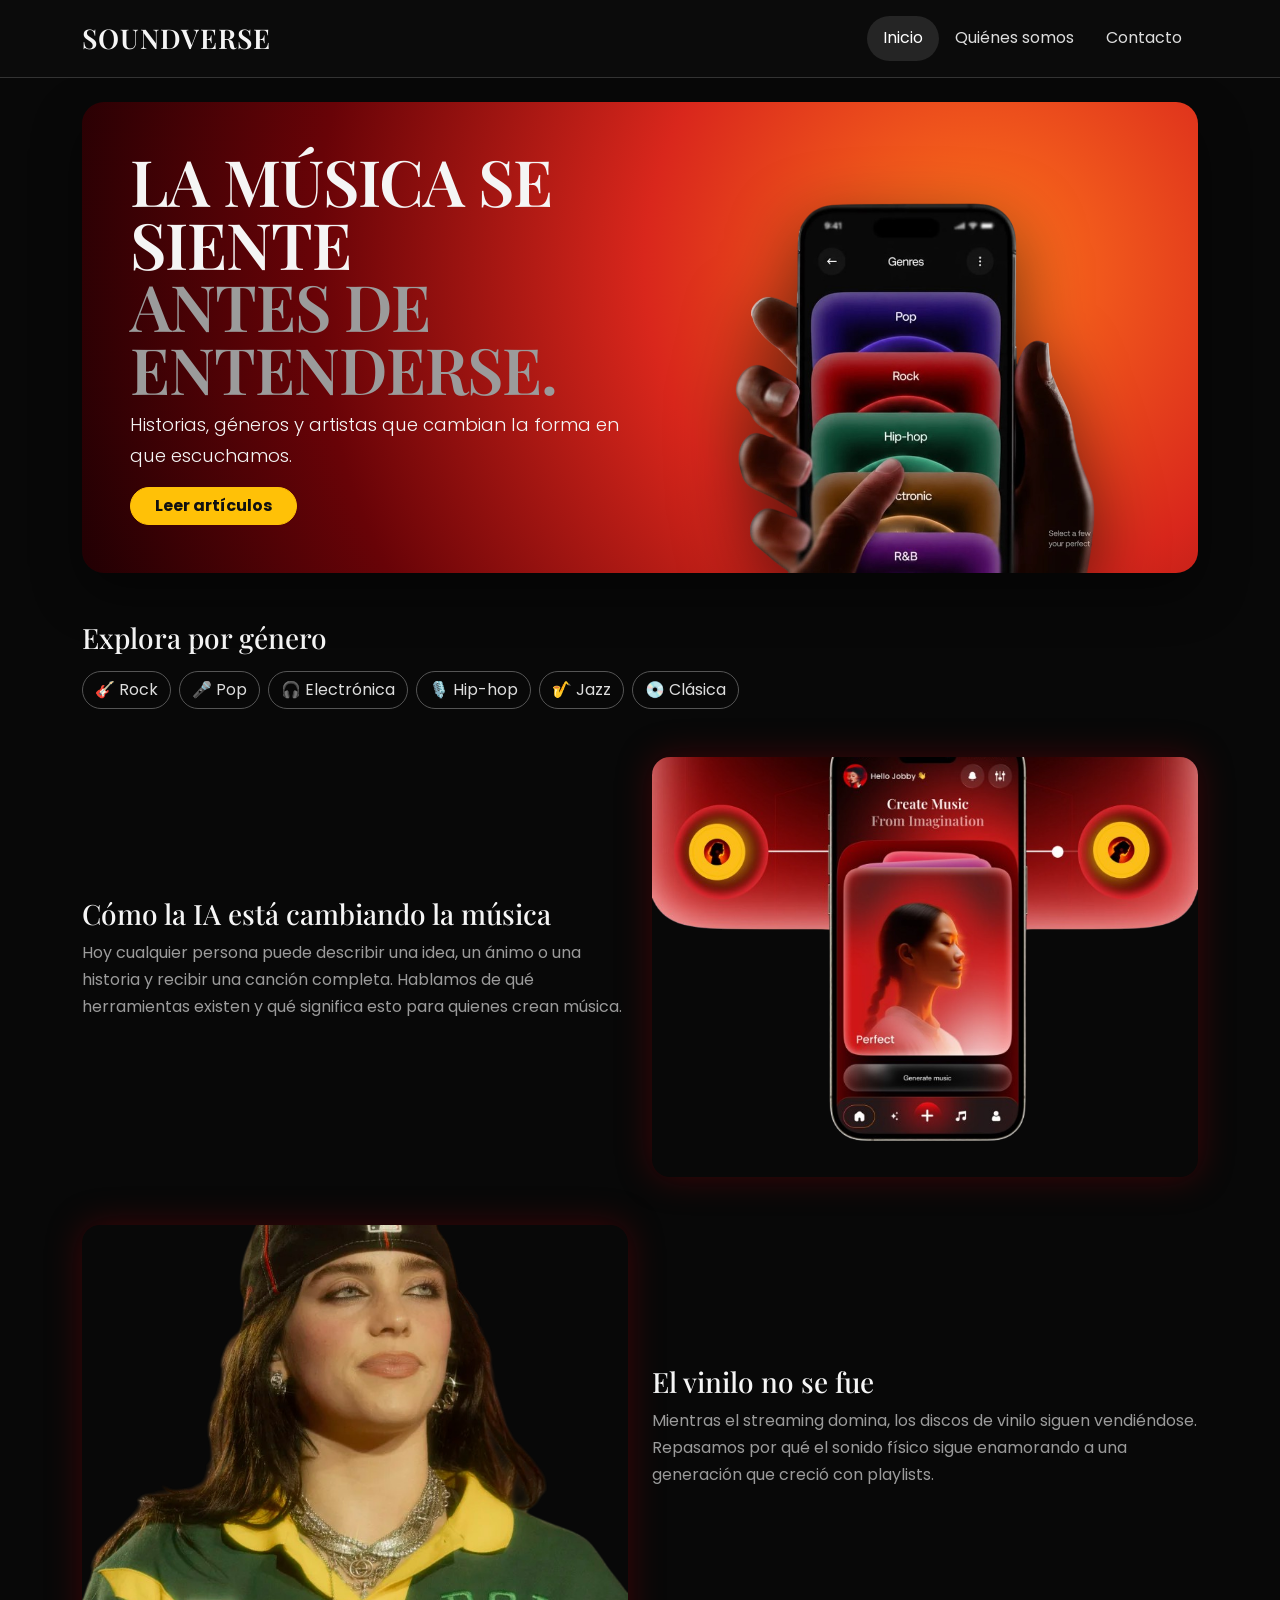
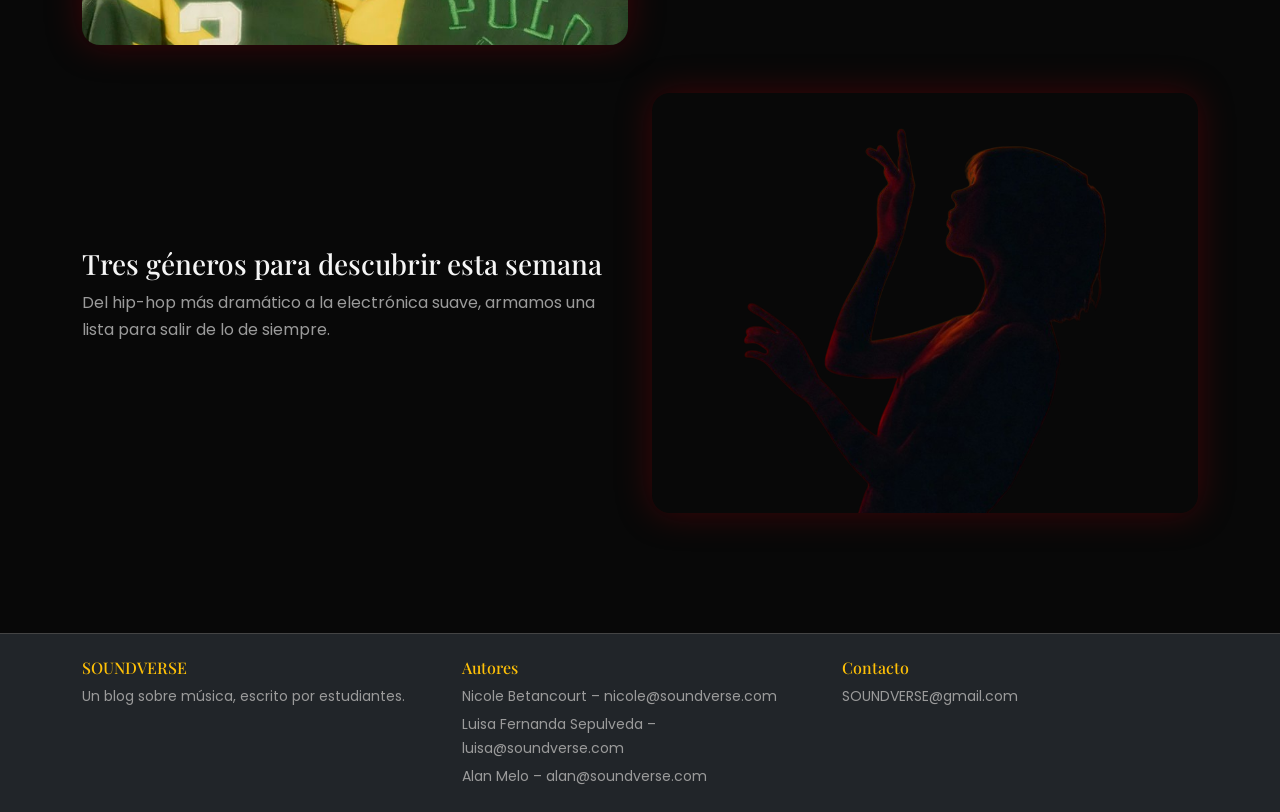
==== commit 4c4b64bf: "Ajusta imágenes del sitio" ====
--- a/index.html
+++ b/index.html
@@ -5,17 +5,16 @@
   <meta name="viewport" content="width=device-width, initial-scale=1">
   <title>SOUNDVERSE</title>
 
-  <!-- Bootstrap CSS (CDN) -->
+  <!-- Bootstrap CSS -->
   <link href="https://cdn.jsdelivr.net/npm/bootstrap@5.3.3/dist/css/bootstrap.min.css" rel="stylesheet">
-  <!-- Fuentes -->
+  <!-- estas son las fuentes -->
   <link href="https://fonts.googleapis.com/css2?family=Playfair+Display:ital,wght@0,600;1,500&family=Poppins:wght@300;400;600&display=swap" rel="stylesheet">
-  <!-- Único archivo CSS propio -->
   <link rel="stylesheet" href="css/styles.css">
 </head>
 
 <body>
 
-  <!-- NAVBAR -->
+  <!-- barra de nav -->
   <nav class="navbar navbar-expand-lg bg-dark sticky-top">
     <div class="container">
       <a class="navbar-brand fs-4" href="index.html">SOUNDVERSE</a>
@@ -34,13 +33,13 @@
     </div>
   </nav>
 
-  <!-- CONTENIDO: columna izquierda | principal | columna derecha -->
+  
     <div class="container py-4">
 
-  <!-- Contenido principal -->
+  <!-- el contenido principal -->
   <main>
 
-    <!-- HERO -->
+    
     <section class="hero p-4 p-md-5 mb-5">
 
       <div class="row align-items-center g-4">
@@ -72,7 +71,7 @@
 
           <img
             src="img/primer.png"
-            class="img-fluid"
+            class="img-fluid hero-img-inicio"
             alt="Persona escuchando música">
 
         </div>
@@ -82,7 +81,7 @@
     </section>
 
 
-    <!-- GÉNEROS -->
+  
     <section class="mb-5">
 
       <h2 class="h3 mb-3">
@@ -126,7 +125,7 @@
     </section>
 
 
-    <!-- ARTÍCULO 1 -->
+    
     <section
       class="row align-items-center g-4 mb-5"
       id="articulos">
@@ -158,7 +157,7 @@
     </section>
 
 
-    <!-- ARTÍCULO 2 -->
+    
     <section class="row align-items-center g-4 mb-5">
 
       <div class="col-md-6 order-md-2">
@@ -188,7 +187,7 @@
     </section>
 
 
-    <!-- ARTÍCULO 3 -->
+
     <section class="row align-items-center g-4 mb-5">
 
       <div class="col-md-6">
@@ -221,7 +220,7 @@
 </div>
   </div>
 
-  <!-- FOOTER -->
+ 
   <footer class="bg-dark border-top border-secondary py-4 mt-5">
     <div class="container">
       <div class="row g-4">
@@ -245,7 +244,7 @@
 
   <button id="btnArriba">↑</button>
 
-  <!-- Bootstrap JS (CDN), justo antes de cerrar el body -->
+  
   <script src="https://cdn.jsdelivr.net/npm/bootstrap@5.3.3/dist/js/bootstrap.bundle.min.js"></script>
   <script src="js/main.js"></script>
 </body>
--- a/css/styles.css
+++ b/css/styles.css
@@ -158,7 +158,7 @@
   position: relative;
   z-index: 1;
 }
-Y agrega esto debajo:
+  
 
 .hero .col-lg-6:last-child {
   display: flex;
@@ -168,9 +168,7 @@
   min-height: 300px;
 }
 
-/* -------------------------
-   BOTONES
-------------------------- */
+
 
 .btn-warning {
   background-color: var(--sv-yellow);
@@ -419,4 +417,38 @@
   .img-brillo {
     max-height: 300px;
   }
+}
+.hero-img-inicio {
+  transform: translateY(18px) scale(1.12);
+}
+
+.hero-img-contacto {
+  transform: translateY(28px) scale(1.35);
+}
+
+@media (max-width: 767.98px) {
+  .hero-img-inicio {
+    transform: translateY(10px) scale(1.05);
+  }
+
+  .hero-img-contacto {
+    transform: translateY(12px) scale(1.15);
+  }
+}
+.hero-img-inicio {
+  transform: translateY(45px) scale(1.12);
+}
+
+.hero-img-contacto {
+  transform: translateY(45px) scale(1.35);
+} 
+.hero img[src*="primer.png"] {
+  transform: translateY(45px) scale(1.12);
+}
+
+.hero img[src*="imagen7.png"] {
+  transform: translateY(45px) scale(1.35);
+}
+.hero img[src*="imagen7.png"] {
+  transform: translateY(25px) scale(1.6);
 }
